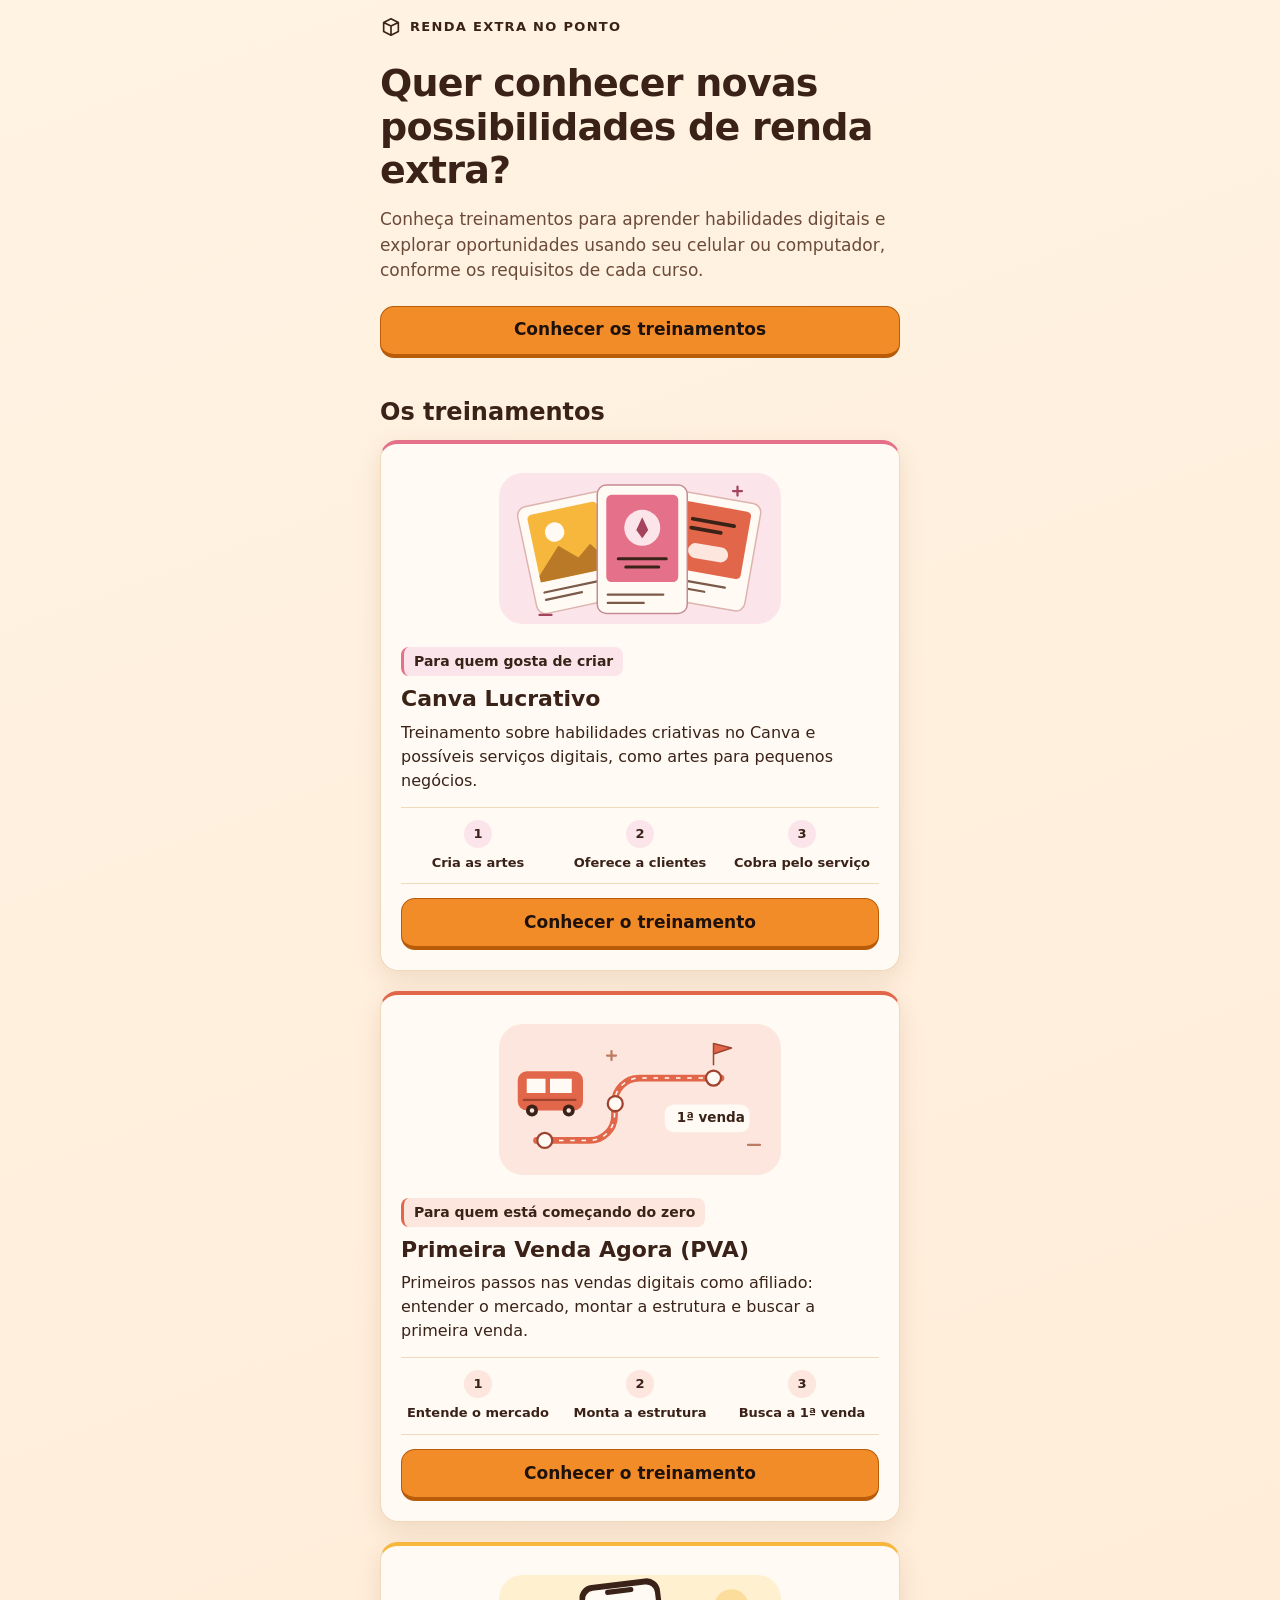
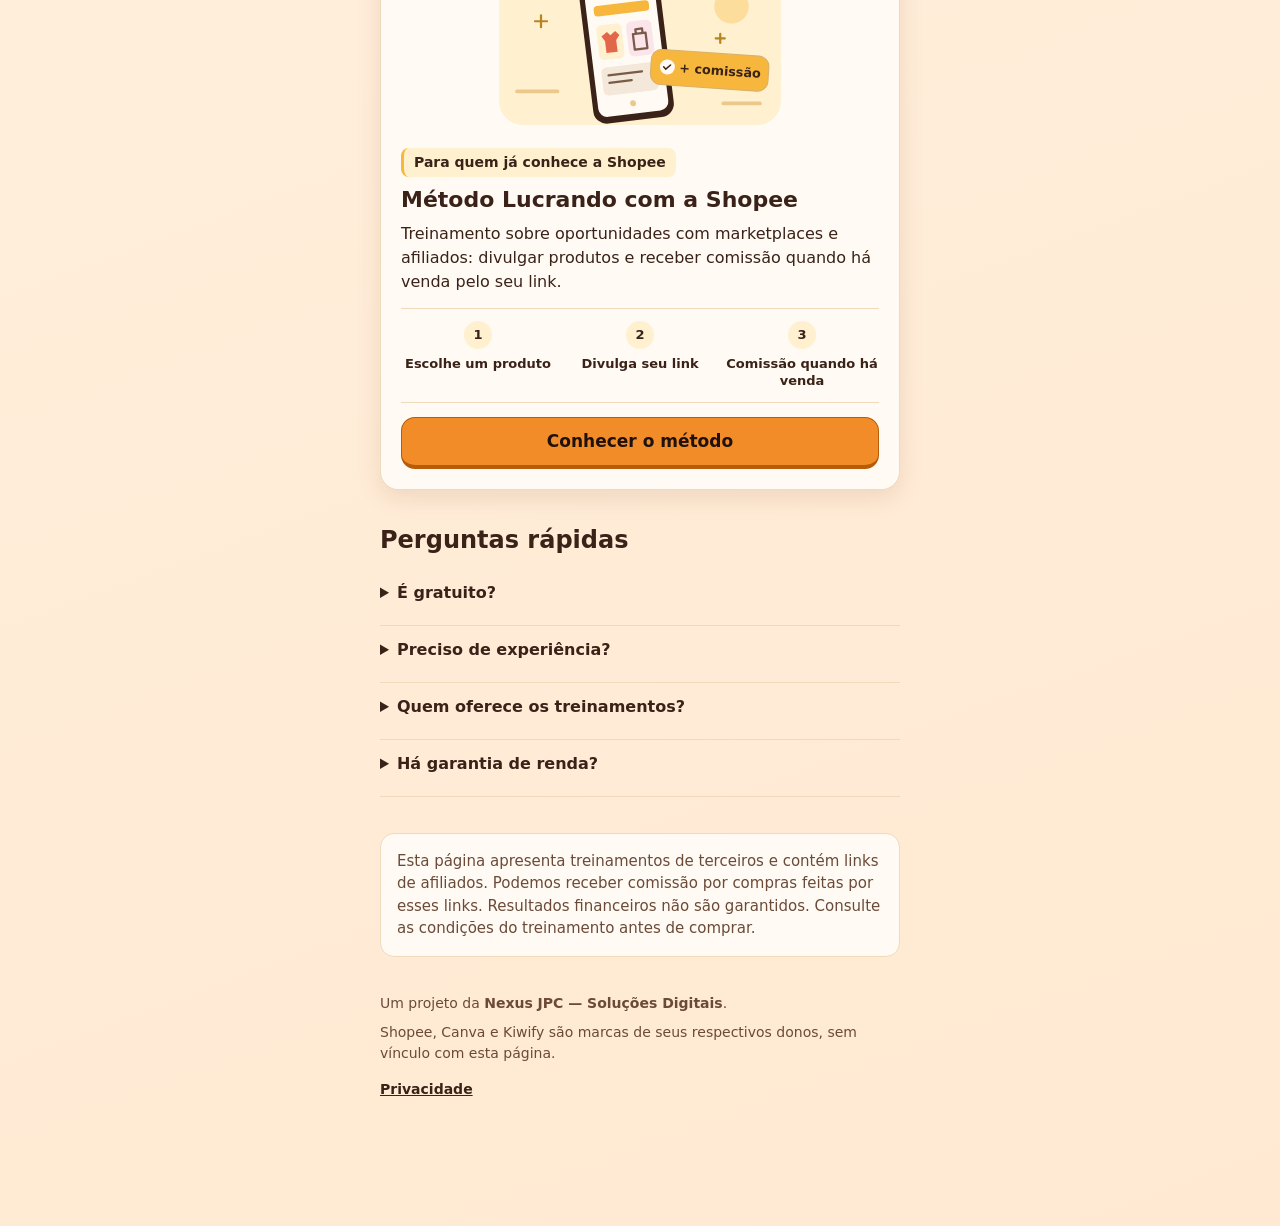
==== public/index.html @ 547b6bc8 "feat: recupera e melhora Renda Extra no Ponto conforme briefing - ofertas centralizadas em public/of" ====
<!doctype html>
<html lang="pt-BR">
<head>
  <meta charset="UTF-8">
  <meta name="viewport" content="width=device-width, initial-scale=1">
  <title>Renda Extra no Ponto</title>
  <meta name="description" content="Conheça três treinamentos para aprender habilidades digitais e explorar oportunidades de renda extra pelo celular ou computador.">
  <meta property="og:title" content="Renda Extra no Ponto">
  <meta property="og:description" content="Três treinamentos para aprender sobre renda extra pela internet.">
  <meta property="og:type" content="website">
  <meta name="theme-color" content="#FFF3E3">
  <link rel="icon" href="data:image/svg+xml,%3Csvg xmlns='http://www.w3.org/2000/svg' viewBox='0 0 64 64'%3E%3Crect width='64' height='64' rx='16' fill='%23FFF3E3'/%3E%3Cpath d='M20 16h24v32H20z' fill='%23F6B73C' stroke='%233A2218' stroke-width='3'/%3E%3Cpath d='M27 24h10M27 31h10M30 41h4' stroke='%233A2218' stroke-width='3' stroke-linecap='round'/%3E%3C/svg%3E">
  <link rel="stylesheet" href="styles.css">
</head>
<body>
  <main class="page">
    <p class="brand"><svg viewBox="0 0 24 24" aria-hidden="true"><path d="m4 7 8-4 8 4v10l-8 4-8-4V7Zm0 0 8 4 8-4M12 11v10" fill="none" stroke="currentColor" stroke-width="1.8" stroke-linejoin="round"/></svg> Renda Extra no Ponto</p>

    <header class="hero">
      <h1>Quer conhecer novas possibilidades de renda extra?</h1>
      <p>Conheça treinamentos para aprender habilidades digitais e explorar oportunidades usando seu celular ou computador, conforme os requisitos de cada curso.</p>
      <a class="btn" href="#treinamentos">Conhecer os treinamentos</a>
    </header>

    <section id="treinamentos" aria-labelledby="t-treinamentos">
      <h2 id="t-treinamentos">Os treinamentos</h2>
      <div class="offers" id="offer-list">
        <noscript><p class="notice">Ative o JavaScript do navegador para ver os treinamentos.</p></noscript>
      </div>
    </section>

    <section class="faq" aria-labelledby="t-faq">
      <h2 id="t-faq">Perguntas rápidas</h2>
      <details>
        <summary>É gratuito?</summary>
        <p>Esta página é gratuita e não pede cadastro. Os treinamentos são pagos e cada um mostra preço e condições na própria página de compra.</p>
      </details>
      <details>
        <summary>Preciso de experiência?</summary>
        <p>Cada treinamento informa para quem é indicado e o que é necessário. Confira os requisitos na página do curso antes de comprar.</p>
      </details>
      <details>
        <summary>Quem oferece os treinamentos?</summary>
        <p>Os cursos são de produtores independentes e a venda é feita pela plataforma Kiwify. A Nexus JPC apenas apresenta os treinamentos como afiliada.</p>
      </details>
      <details>
        <summary>Há garantia de renda?</summary>
        <p>Não. Resultados financeiros não são garantidos e dependem de cada pessoa. Consulte as condições de cada treinamento antes de comprar.</p>
      </details>
    </section>

    <section aria-label="Aviso de afiliação">
      <p class="notice">Esta página apresenta treinamentos de terceiros e contém links de afiliados. Podemos receber comissão por compras feitas por esses links. Resultados financeiros não são garantidos. Consulte as condições do treinamento antes de comprar.</p>
    </section>

    <footer>
      <p>Um projeto da <strong>Nexus JPC — Soluções Digitais</strong>.</p>
      <p>Shopee, Canva e Kiwify são marcas de seus respectivos donos, sem vínculo com esta página.</p>
      <nav aria-label="Links institucionais">
        <a id="institucional" href="#" hidden>Nexus JPC</a>
        <a href="privacidade.html">Privacidade</a>
        <button type="button" class="linklike" data-open-consent hidden>Preferências de cookies</button>
      </nav>
    </footer>
  </main>

  <div class="consent" id="consent" role="region" aria-label="Preferências de privacidade" hidden>
    <div class="consent-inner">
      <p>Usamos o Google Analytics apenas para contar visitas e cliques nos cursos, sem dados pessoais. Você aceita? A página funciona normalmente se recusar. <a href="privacidade.html">Saiba mais</a>.</p>
      <div class="consent-actions">
        <button type="button" class="decline" data-consent="denied">Recusar</button>
        <button type="button" class="accept" data-consent="granted">Aceitar</button>
      </div>
    </div>
  </div>

  <script src="config.js"></script>
  <script src="offers.js"></script>
  <script src="app.js"></script>
  <script>
    (function () {
      var u = (window.SITE_CONFIG || {}).institucionalUrl, a = document.getElementById('institucional');
      if (u && /^https:\/\//.test(u)) { a.href = u; a.hidden = false; }
    })();
  </script>
</body>
</html>
---- public/styles.css ----
:root {
  --background: #FFF3E3;
  --background-end: #FFE9D2;
  --surface: #FFFBF4;
  --border: #F1D9BC;
  --shadow: rgba(120, 60, 20, .12);
  --text: #3A2218;
  --muted: #6B4A38;
  --button: #F28C28;
  --button-edge: #B85C0A;
  --accent: #E2674A;
  --tint: #FCE6DD;
  --focus: #3A2218;
  --font: system-ui, -apple-system, "Segoe UI", Roboto, "Helvetica Neue", Arial, sans-serif;
}
*, *::before, *::after { box-sizing: border-box; }
html { scroll-behavior: smooth; }
body {
  margin: 0;
  color: var(--text);
  background: linear-gradient(160deg, var(--background), var(--background-end));
  min-height: 100vh;
  font-family: var(--font);
  font-size: 16px;
  line-height: 1.5;
  -webkit-text-size-adjust: 100%;
}
a { color: inherit; }
:focus-visible { outline: 3px solid var(--focus); outline-offset: 3px; border-radius: 4px; }
.page { width: min(520px, calc(100% - 32px)); margin: 0 auto; }
h1, h2, h3, p { margin: 0; }
.brand { display: flex; align-items: center; gap: 8px; padding: 16px 0 0; font-size: 13px; font-weight: 700; letter-spacing: .1em; text-transform: uppercase; }
.brand svg { width: 22px; height: 22px; flex: none; }
.hero { padding: 24px 0 32px; }
h1 { font-size: clamp(28px, 7.6vw, 38px); line-height: 1.15; letter-spacing: -.02em; }
.hero p { margin-top: 14px; color: var(--muted); font-size: 17px; }
.btn, .cta {
  display: flex; align-items: center; justify-content: center;
  min-height: 52px; width: 100%; padding: 12px 16px;
  border-radius: 14px; border: 1px solid var(--button-edge); border-bottom-width: 4px;
  background: var(--button); color: #1F120C;
  font: 700 17px/1.25 var(--font); text-align: center; text-decoration: none; cursor: pointer;
}
.btn:active, .cta:active { transform: translateY(2px); }
.hero .btn { margin-top: 22px; }
section { padding: 8px 0 28px; scroll-margin-top: 12px; }
h2 { font-size: 24px; line-height: 1.2; margin-bottom: 14px; }
.offers { display: grid; gap: 20px; }
.offer {
  padding: 20px; border: 1px solid var(--border); border-top: 4px solid var(--accent);
  border-radius: 18px; background: var(--surface); box-shadow: 0 8px 24px var(--shadow);
}
.offer:nth-child(3n+1) { --accent: #E5708A; --tint: #FBE5EA; }
.offer:nth-child(3n+3) { --accent: #F6B73C; --tint: #FFF0CF; }
.cover { display: block; width: 100%; max-width: 300px; height: auto; aspect-ratio: 16 / 9; margin: 0 auto 14px; }
.tag { display: inline-block; padding: 4px 10px; border-radius: 8px; background: var(--tint); border-left: 3px solid var(--accent); font-size: 14px; font-weight: 700; }
.offer h3 { margin-top: 10px; font-size: 22px; line-height: 1.2; }
.description { margin-top: 8px; }
.steps { display: grid; grid-template-columns: repeat(3, minmax(0, 1fr)); gap: 8px; list-style: none; counter-reset: s; padding: 12px 0; margin: 14px 0; border-block: 1px solid var(--border); }
.steps li { counter-increment: s; text-align: center; font-size: 13px; line-height: 1.35; font-weight: 600; }
.steps li::before { content: counter(s); display: grid; place-items: center; width: 28px; height: 28px; margin: 0 auto 6px; border-radius: 50%; background: var(--tint); font-weight: 700; }
.price { margin: 0 0 12px; font-size: 26px; font-weight: 800; text-align: center; }
.offer .cta { margin-top: 4px; }
.faq details { border-bottom: 1px solid var(--border); padding: 12px 0; }
.faq summary { cursor: pointer; font-weight: 700; min-height: 32px; }
.faq details p { margin-top: 8px; color: var(--muted); }
.notice { padding: 16px; border-radius: 14px; background: var(--surface); border: 1px solid var(--border); color: var(--muted); font-size: 15px; }
footer { padding: 8px 0 120px; font-size: 14px; color: var(--muted); }
footer p + p { margin-top: 8px; }
footer nav { display: flex; flex-wrap: wrap; gap: 4px 16px; margin-top: 10px; }
footer a, .linklike { color: var(--text); font-weight: 600; min-height: 32px; display: inline-flex; align-items: center; }
.linklike { background: none; border: 0; padding: 0; font: inherit; font-weight: 600; text-decoration: underline; cursor: pointer; }
.consent {
  position: fixed; left: 0; right: 0; bottom: 0; z-index: 10;
  padding: 14px 16px calc(14px + env(safe-area-inset-bottom));
  background: #2B1A12; color: #FFF7EE; box-shadow: 0 -6px 20px rgba(0,0,0,.2);
}
.consent[hidden], [hidden] { display: none !important; }
.consent-inner { width: min(520px, 100%); margin: 0 auto; }
.consent p { font-size: 14px; }
.consent a { color: #FFF7EE; }
.consent-actions { display: grid; grid-template-columns: 1fr 1fr; gap: 10px; margin-top: 10px; }
.consent button { min-height: 46px; border-radius: 12px; font: 700 15px var(--font); cursor: pointer; }
.consent .accept { background: var(--button); border: 1px solid var(--button-edge); color: #1F120C; }
.consent .decline { background: transparent; border: 1px solid #FFF7EE; color: #FFF7EE; }
.consent :focus-visible { outline-color: #FFF7EE; }
.legal { padding: 24px 0 40px; }
.legal h1 { font-size: 28px; margin-bottom: 16px; }
.legal h2 { font-size: 19px; margin: 22px 0 6px; }
.legal p, .legal li { color: var(--text); }
.legal p + p { margin-top: 8px; }
@media (prefers-reduced-motion: reduce) { html { scroll-behavior: auto; } }
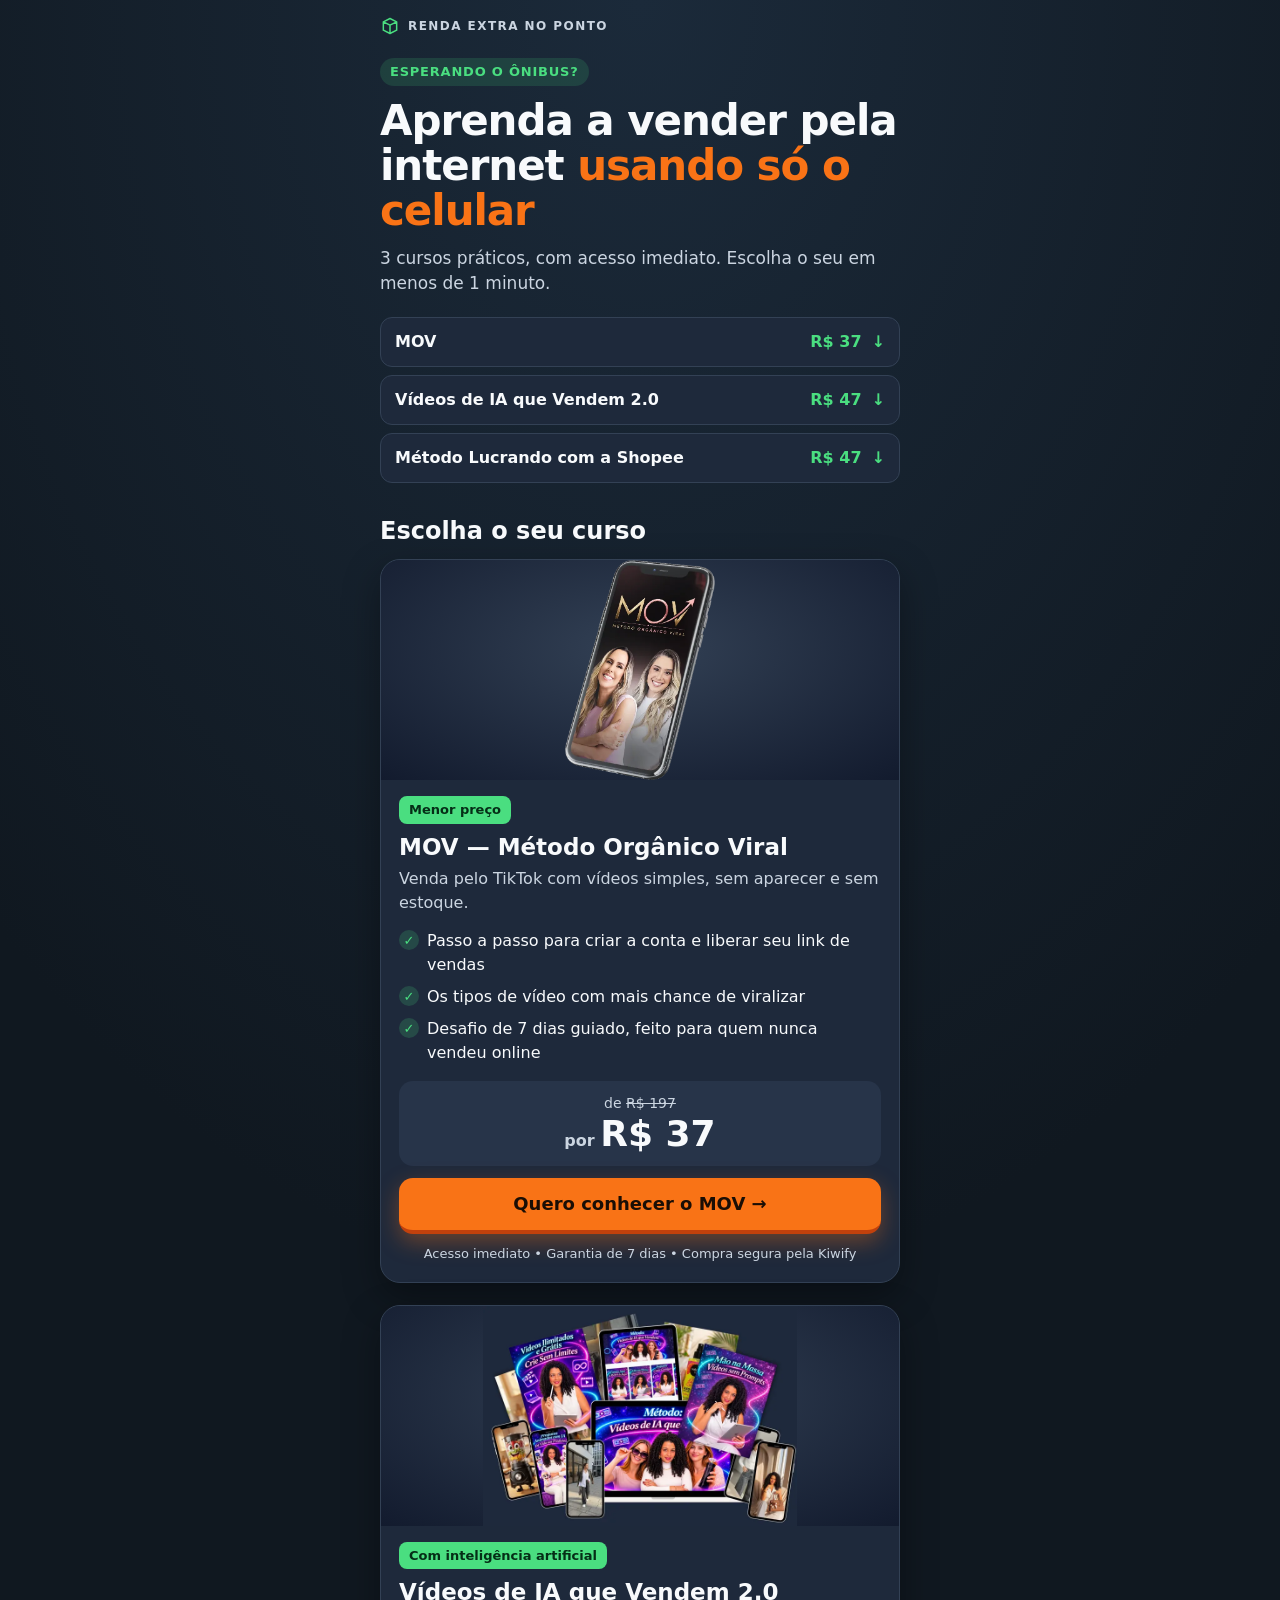
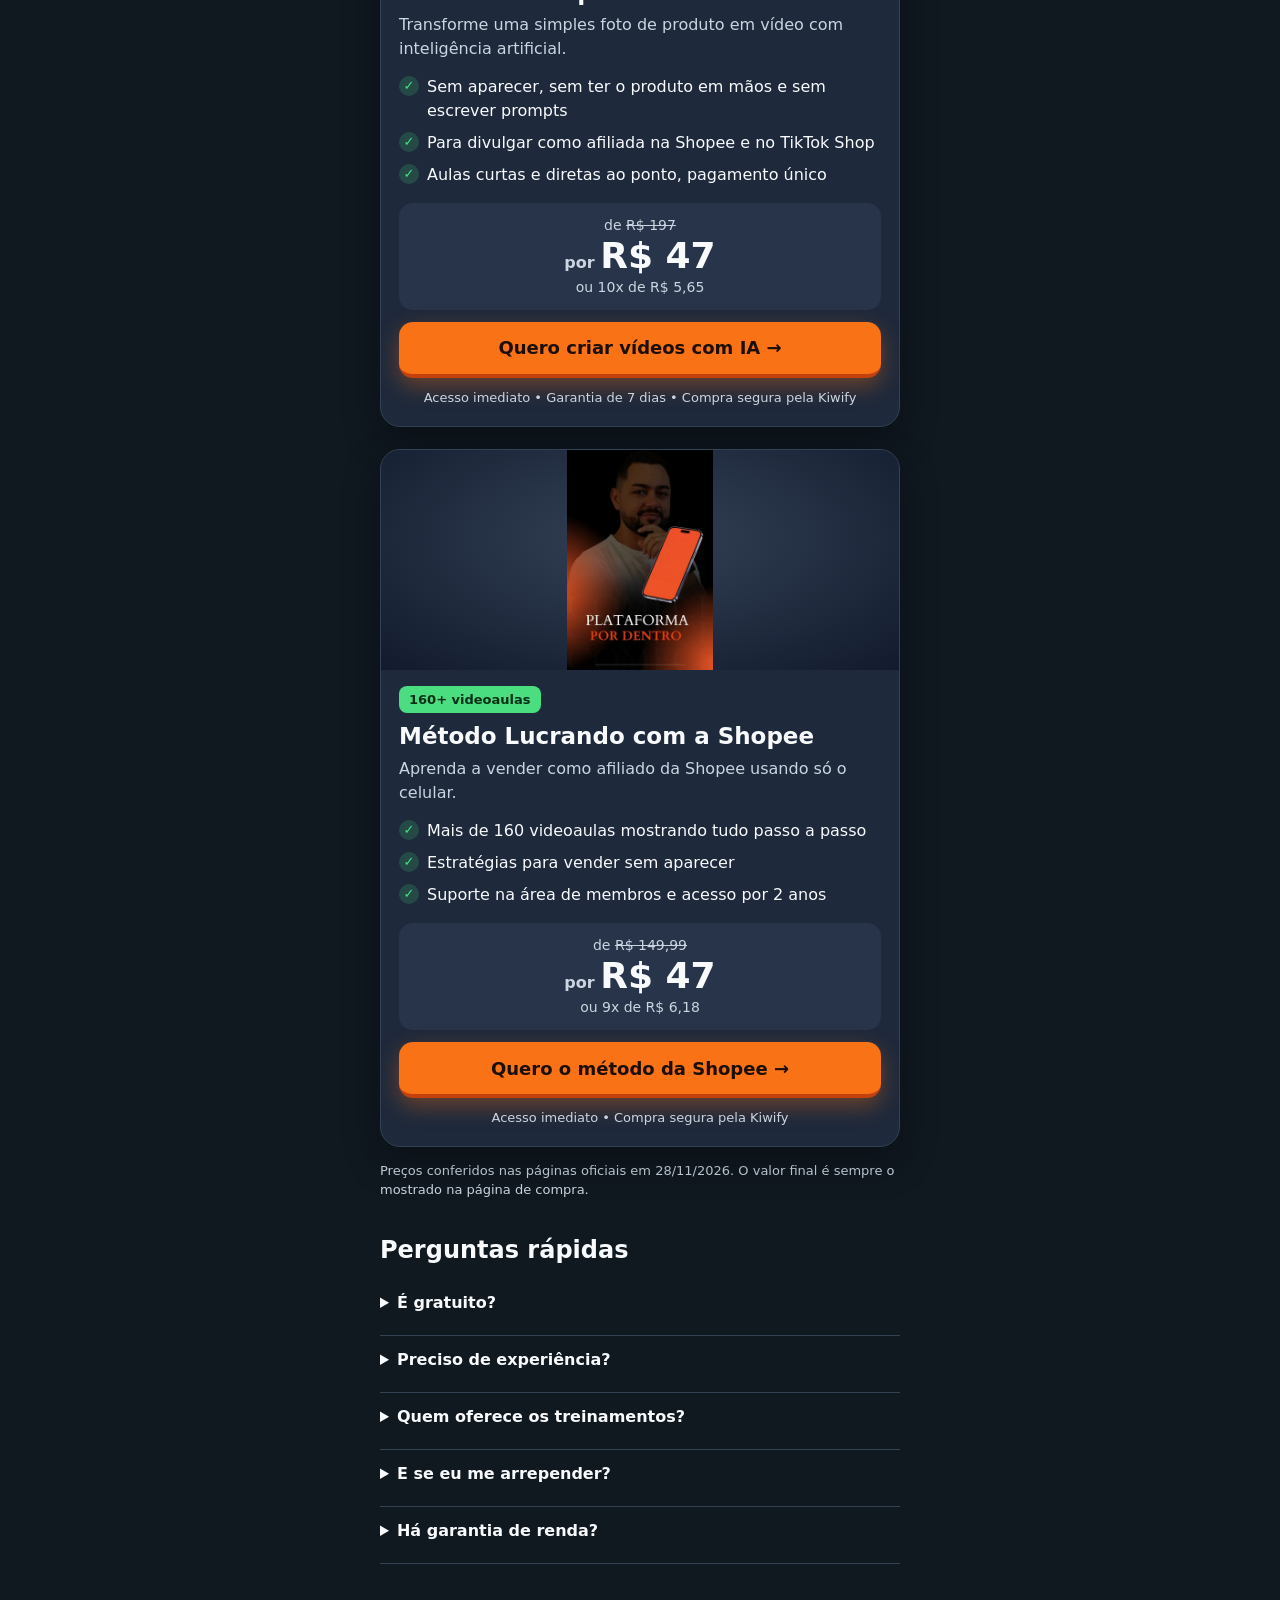
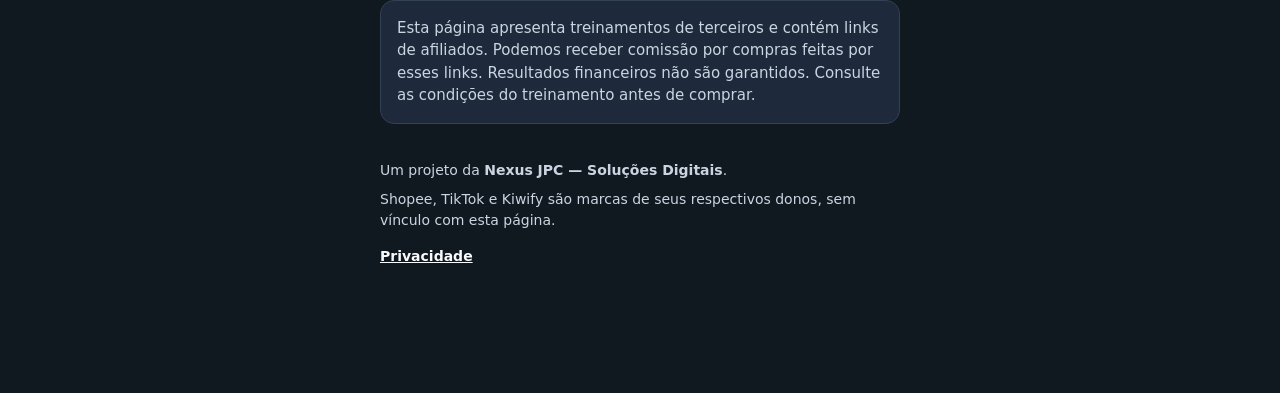
==== commit 6814e83a: "feat: troca Canva/PVA por MOV e Videos de IA, copy de conversao e arte do QR - offers.js: MOV e Vide" ====
--- a/public/index.html
+++ b/public/index.html
@@ -4,11 +4,11 @@
   <meta charset="UTF-8">
   <meta name="viewport" content="width=device-width, initial-scale=1">
   <title>Renda Extra no Ponto</title>
-  <meta name="description" content="Conheça três treinamentos para aprender habilidades digitais e explorar oportunidades de renda extra pelo celular ou computador.">
+  <meta name="description" content="Três cursos práticos para aprender a vender pela internet usando o celular: TikTok, vídeos com IA e Shopee.">
   <meta property="og:title" content="Renda Extra no Ponto">
-  <meta property="og:description" content="Três treinamentos para aprender sobre renda extra pela internet.">
+  <meta property="og:description" content="Três cursos práticos para aprender a vender pela internet usando o celular.">
   <meta property="og:type" content="website">
-  <meta name="theme-color" content="#FFF3E3">
+  <meta name="theme-color" content="#101820">
   <link rel="icon" href="data:image/svg+xml,%3Csvg xmlns='http://www.w3.org/2000/svg' viewBox='0 0 64 64'%3E%3Crect width='64' height='64' rx='16' fill='%23FFF3E3'/%3E%3Cpath d='M20 16h24v32H20z' fill='%23F6B73C' stroke='%233A2218' stroke-width='3'/%3E%3Cpath d='M27 24h10M27 31h10M30 41h4' stroke='%233A2218' stroke-width='3' stroke-linecap='round'/%3E%3C/svg%3E">
   <link rel="stylesheet" href="styles.css">
 </head>
@@ -17,23 +17,25 @@
     <p class="brand"><svg viewBox="0 0 24 24" aria-hidden="true"><path d="m4 7 8-4 8 4v10l-8 4-8-4V7Zm0 0 8 4 8-4M12 11v10" fill="none" stroke="currentColor" stroke-width="1.8" stroke-linejoin="round"/></svg> Renda Extra no Ponto</p>
 
     <header class="hero">
-      <h1>Quer conhecer novas possibilidades de renda extra?</h1>
-      <p>Conheça treinamentos para aprender habilidades digitais e explorar oportunidades usando seu celular ou computador, conforme os requisitos de cada curso.</p>
-      <a class="btn" href="#treinamentos">Conhecer os treinamentos</a>
+      <p class="kicker">Esperando o ônibus?</p>
+      <h1>Aprenda a vender pela internet <span>usando só o celular</span></h1>
+      <p class="lead">3 cursos práticos, com acesso imediato. Escolha o seu em menos de 1 minuto.</p>
+      <nav class="jump" id="offer-jump" aria-label="Ir direto para um curso"></nav>
     </header>
 
     <section id="treinamentos" aria-labelledby="t-treinamentos">
-      <h2 id="t-treinamentos">Os treinamentos</h2>
+      <h2 id="t-treinamentos">Escolha o seu curso</h2>
       <div class="offers" id="offer-list">
-        <noscript><p class="notice">Ative o JavaScript do navegador para ver os treinamentos.</p></noscript>
+        <noscript><p class="notice">Ative o JavaScript do navegador para ver os cursos.</p></noscript>
       </div>
+      <p class="checked" id="checked-at"></p>
     </section>
 
     <section class="faq" aria-labelledby="t-faq">
       <h2 id="t-faq">Perguntas rápidas</h2>
       <details>
         <summary>É gratuito?</summary>
-        <p>Esta página é gratuita e não pede cadastro. Os treinamentos são pagos e cada um mostra preço e condições na própria página de compra.</p>
+        <p>Esta página é gratuita e não pede cadastro. Os cursos são pagos e cada um mostra preço e condições na própria página de compra.</p>
       </details>
       <details>
         <summary>Preciso de experiência?</summary>
@@ -41,7 +43,11 @@
       </details>
       <details>
         <summary>Quem oferece os treinamentos?</summary>
-        <p>Os cursos são de produtores independentes e a venda é feita pela plataforma Kiwify. A Nexus JPC apenas apresenta os treinamentos como afiliada.</p>
+        <p>Os cursos são de produtores independentes e a venda é feita pela plataforma Kiwify. A Nexus JPC apenas apresenta os cursos como afiliada.</p>
+      </details>
+      <details>
+        <summary>E se eu me arrepender?</summary>
+        <p>Compras pela internet têm 7 dias para desistência, pelo Código de Defesa do Consumidor. Alguns cursos também anunciam garantia própria de 7 dias, indicada no card.</p>
       </details>
       <details>
         <summary>Há garantia de renda?</summary>
@@ -55,7 +61,7 @@
 
     <footer>
       <p>Um projeto da <strong>Nexus JPC — Soluções Digitais</strong>.</p>
-      <p>Shopee, Canva e Kiwify são marcas de seus respectivos donos, sem vínculo com esta página.</p>
+      <p>Shopee, TikTok e Kiwify são marcas de seus respectivos donos, sem vínculo com esta página.</p>
       <nav aria-label="Links institucionais">
         <a id="institucional" href="#" hidden>Nexus JPC</a>
         <a href="privacidade.html">Privacidade</a>
--- a/public/styles.css
+++ b/public/styles.css
@@ -1,92 +1,124 @@
 :root {
-  --background: #FFF3E3;
-  --background-end: #FFE9D2;
-  --surface: #FFFBF4;
-  --border: #F1D9BC;
-  --shadow: rgba(120, 60, 20, .12);
-  --text: #3A2218;
-  --muted: #6B4A38;
-  --button: #F28C28;
-  --button-edge: #B85C0A;
-  --accent: #E2674A;
-  --tint: #FCE6DD;
-  --focus: #3A2218;
+  --bg: #101820;
+  --card: #1E293B;
+  --card-2: #273449;
+  --border: #334155;
+  --text: #F8FAFC;
+  --muted: #CBD5E1;
+  --green: #4ADE80;
+  --orange: #F97316;
+  --orange-dark: #C2410C;
+  --cta-text: #1A0E05;
   --font: system-ui, -apple-system, "Segoe UI", Roboto, "Helvetica Neue", Arial, sans-serif;
 }
 *, *::before, *::after { box-sizing: border-box; }
 html { scroll-behavior: smooth; }
 body {
   margin: 0;
+  min-height: 100vh;
   color: var(--text);
-  background: linear-gradient(160deg, var(--background), var(--background-end));
-  min-height: 100vh;
+  background: radial-gradient(120% 60% at 50% 0%, #1B2A3A 0%, var(--bg) 60%);
+  background-color: var(--bg);
   font-family: var(--font);
   font-size: 16px;
   line-height: 1.5;
   -webkit-text-size-adjust: 100%;
 }
 a { color: inherit; }
-:focus-visible { outline: 3px solid var(--focus); outline-offset: 3px; border-radius: 4px; }
+:focus-visible { outline: 3px solid var(--green); outline-offset: 3px; border-radius: 6px; }
 .page { width: min(520px, calc(100% - 32px)); margin: 0 auto; }
 h1, h2, h3, p { margin: 0; }
-.brand { display: flex; align-items: center; gap: 8px; padding: 16px 0 0; font-size: 13px; font-weight: 700; letter-spacing: .1em; text-transform: uppercase; }
-.brand svg { width: 22px; height: 22px; flex: none; }
-.hero { padding: 24px 0 32px; }
-h1 { font-size: clamp(28px, 7.6vw, 38px); line-height: 1.15; letter-spacing: -.02em; }
-.hero p { margin-top: 14px; color: var(--muted); font-size: 17px; }
-.btn, .cta {
+.brand { display: flex; align-items: center; gap: 8px; padding: 16px 0 0; color: var(--muted); font-size: 12px; font-weight: 700; letter-spacing: .12em; text-transform: uppercase; }
+.brand svg { width: 20px; height: 20px; flex: none; color: var(--green); }
+
+/* Topo */
+.hero { padding: 22px 0 26px; }
+.kicker { display: inline-block; padding: 4px 10px; border-radius: 999px; background: rgba(74, 222, 128, .14); color: var(--green); font-size: 13px; font-weight: 800; letter-spacing: .06em; text-transform: uppercase; }
+h1 { margin-top: 12px; font-size: clamp(30px, 8.4vw, 42px); line-height: 1.08; letter-spacing: -.025em; font-weight: 900; }
+h1 span { color: var(--orange); }
+.lead { margin-top: 12px; color: var(--muted); font-size: 17px; }
+.jump { display: grid; gap: 8px; margin-top: 20px; }
+.jump a {
+  display: flex; align-items: center; justify-content: space-between; gap: 10px;
+  min-height: 50px; padding: 10px 14px; border-radius: 12px;
+  background: var(--card); border: 1px solid var(--border);
+  text-decoration: none; font-weight: 700;
+}
+.jump a::after { content: "↓"; color: var(--green); font-weight: 900; }
+.jump a span { flex: 1; min-width: 0; }
+.jump a strong { color: var(--green); white-space: nowrap; }
+
+/* Seções */
+section { padding: 8px 0 28px; scroll-margin-top: 12px; }
+h2 { font-size: 24px; line-height: 1.2; margin-bottom: 14px; font-weight: 800; }
+
+/* Cards */
+.offers { display: grid; gap: 22px; }
+.offer {
+  position: relative; padding: 0 18px 18px; overflow: hidden;
+  border: 1px solid var(--border); border-radius: 20px;
+  background: var(--card); box-shadow: 0 14px 36px rgba(0, 0, 0, .35);
+  scroll-margin-top: 12px;
+}
+.cover { margin: 0 -18px 16px; height: 220px; display: grid; place-items: center; background: radial-gradient(80% 90% at 50% 40%, #334155 0%, #0F172A 100%); }
+.cover img { display: block; max-width: 100%; max-height: 220px; width: auto; height: auto; object-fit: contain; }
+.badge { display: inline-block; padding: 4px 10px; border-radius: 8px; background: var(--green); color: #052E16; font-size: 13px; font-weight: 800; }
+.offer h3 { margin-top: 10px; font-size: 23px; line-height: 1.2; font-weight: 800; }
+.hook { margin-top: 6px; color: var(--muted); font-size: 16px; }
+.items { list-style: none; padding: 0; margin: 14px 0 0; display: grid; gap: 8px; }
+.items li { position: relative; padding-left: 28px; }
+.items li::before { content: "✓"; position: absolute; left: 0; top: 1px; width: 20px; height: 20px; border-radius: 50%; display: grid; place-items: center; background: rgba(74, 222, 128, .18); color: var(--green); font-size: 13px; font-weight: 900; }
+.price-box { margin: 16px 0 12px; padding: 12px; border-radius: 14px; background: var(--card-2); text-align: center; }
+.price-from { display: block; color: var(--muted); font-size: 14px; }
+.price { display: block; font-size: 36px; line-height: 1.1; font-weight: 900; color: var(--text); }
+.price small { font-size: 16px; font-weight: 700; color: var(--muted); }
+.price-split { display: block; margin-top: 2px; color: var(--muted); font-size: 14px; }
+.cta {
   display: flex; align-items: center; justify-content: center;
-  min-height: 52px; width: 100%; padding: 12px 16px;
-  border-radius: 14px; border: 1px solid var(--button-edge); border-bottom-width: 4px;
-  background: var(--button); color: #1F120C;
-  font: 700 17px/1.25 var(--font); text-align: center; text-decoration: none; cursor: pointer;
+  min-height: 56px; width: 100%; padding: 12px 16px; margin-top: 14px;
+  border-radius: 14px; border: 0; border-bottom: 4px solid var(--orange-dark);
+  background: var(--orange); color: var(--cta-text);
+  font: 900 18px/1.2 var(--font); text-align: center; text-decoration: none;
+  box-shadow: 0 8px 22px rgba(249, 115, 22, .35);
 }
-.btn:active, .cta:active { transform: translateY(2px); }
-.hero .btn { margin-top: 22px; }
-section { padding: 8px 0 28px; scroll-margin-top: 12px; }
-h2 { font-size: 24px; line-height: 1.2; margin-bottom: 14px; }
-.offers { display: grid; gap: 20px; }
-.offer {
-  padding: 20px; border: 1px solid var(--border); border-top: 4px solid var(--accent);
-  border-radius: 18px; background: var(--surface); box-shadow: 0 8px 24px var(--shadow);
-}
-.offer:nth-child(3n+1) { --accent: #E5708A; --tint: #FBE5EA; }
-.offer:nth-child(3n+3) { --accent: #F6B73C; --tint: #FFF0CF; }
-.cover { display: block; width: 100%; max-width: 300px; height: auto; aspect-ratio: 16 / 9; margin: 0 auto 14px; }
-.tag { display: inline-block; padding: 4px 10px; border-radius: 8px; background: var(--tint); border-left: 3px solid var(--accent); font-size: 14px; font-weight: 700; }
-.offer h3 { margin-top: 10px; font-size: 22px; line-height: 1.2; }
-.description { margin-top: 8px; }
-.steps { display: grid; grid-template-columns: repeat(3, minmax(0, 1fr)); gap: 8px; list-style: none; counter-reset: s; padding: 12px 0; margin: 14px 0; border-block: 1px solid var(--border); }
-.steps li { counter-increment: s; text-align: center; font-size: 13px; line-height: 1.35; font-weight: 600; }
-.steps li::before { content: counter(s); display: grid; place-items: center; width: 28px; height: 28px; margin: 0 auto 6px; border-radius: 50%; background: var(--tint); font-weight: 700; }
-.price { margin: 0 0 12px; font-size: 26px; font-weight: 800; text-align: center; }
-.offer .cta { margin-top: 4px; }
+.price-box + .cta { margin-top: 0; }
+.cta:active { transform: translateY(2px); border-bottom-width: 2px; }
+@media (hover: hover) { .cta:hover { filter: brightness(1.06); } }
+.trust { margin-top: 10px; color: var(--muted); font-size: 13px; text-align: center; }
+.checked { margin-top: 14px; color: var(--muted); font-size: 13px; }
+
+/* FAQ, avisos, rodapé */
 .faq details { border-bottom: 1px solid var(--border); padding: 12px 0; }
 .faq summary { cursor: pointer; font-weight: 700; min-height: 32px; }
 .faq details p { margin-top: 8px; color: var(--muted); }
-.notice { padding: 16px; border-radius: 14px; background: var(--surface); border: 1px solid var(--border); color: var(--muted); font-size: 15px; }
+.notice { padding: 16px; border-radius: 14px; background: var(--card); border: 1px solid var(--border); color: var(--muted); font-size: 15px; }
 footer { padding: 8px 0 120px; font-size: 14px; color: var(--muted); }
 footer p + p { margin-top: 8px; }
 footer nav { display: flex; flex-wrap: wrap; gap: 4px 16px; margin-top: 10px; }
 footer a, .linklike { color: var(--text); font-weight: 600; min-height: 32px; display: inline-flex; align-items: center; }
-.linklike { background: none; border: 0; padding: 0; font: inherit; font-weight: 600; text-decoration: underline; cursor: pointer; }
+.linklike { background: none; border: 0; padding: 0; font: inherit; font-weight: 600; text-decoration: underline; cursor: pointer; color: var(--text); }
+
+/* Consentimento */
 .consent {
   position: fixed; left: 0; right: 0; bottom: 0; z-index: 10;
   padding: 14px 16px calc(14px + env(safe-area-inset-bottom));
-  background: #2B1A12; color: #FFF7EE; box-shadow: 0 -6px 20px rgba(0,0,0,.2);
+  background: #0B1118; color: var(--text); border-top: 1px solid var(--border);
+  box-shadow: 0 -6px 20px rgba(0, 0, 0, .4);
 }
 .consent[hidden], [hidden] { display: none !important; }
 .consent-inner { width: min(520px, 100%); margin: 0 auto; }
 .consent p { font-size: 14px; }
-.consent a { color: #FFF7EE; }
 .consent-actions { display: grid; grid-template-columns: 1fr 1fr; gap: 10px; margin-top: 10px; }
 .consent button { min-height: 46px; border-radius: 12px; font: 700 15px var(--font); cursor: pointer; }
-.consent .accept { background: var(--button); border: 1px solid var(--button-edge); color: #1F120C; }
-.consent .decline { background: transparent; border: 1px solid #FFF7EE; color: #FFF7EE; }
-.consent :focus-visible { outline-color: #FFF7EE; }
+.consent .accept { background: var(--orange); border: 0; color: var(--cta-text); }
+.consent .decline { background: transparent; border: 1px solid var(--muted); color: var(--text); }
+
+/* Página de privacidade */
 .legal { padding: 24px 0 40px; }
 .legal h1 { font-size: 28px; margin-bottom: 16px; }
 .legal h2 { font-size: 19px; margin: 22px 0 6px; }
-.legal p, .legal li { color: var(--text); }
+.legal p, .legal li { color: var(--muted); }
 .legal p + p { margin-top: 8px; }
+
+@media (max-width: 359px) { .offer { padding: 0 14px 14px; } .cover { margin: 0 -14px 14px; } }
 @media (prefers-reduced-motion: reduce) { html { scroll-behavior: auto; } }
